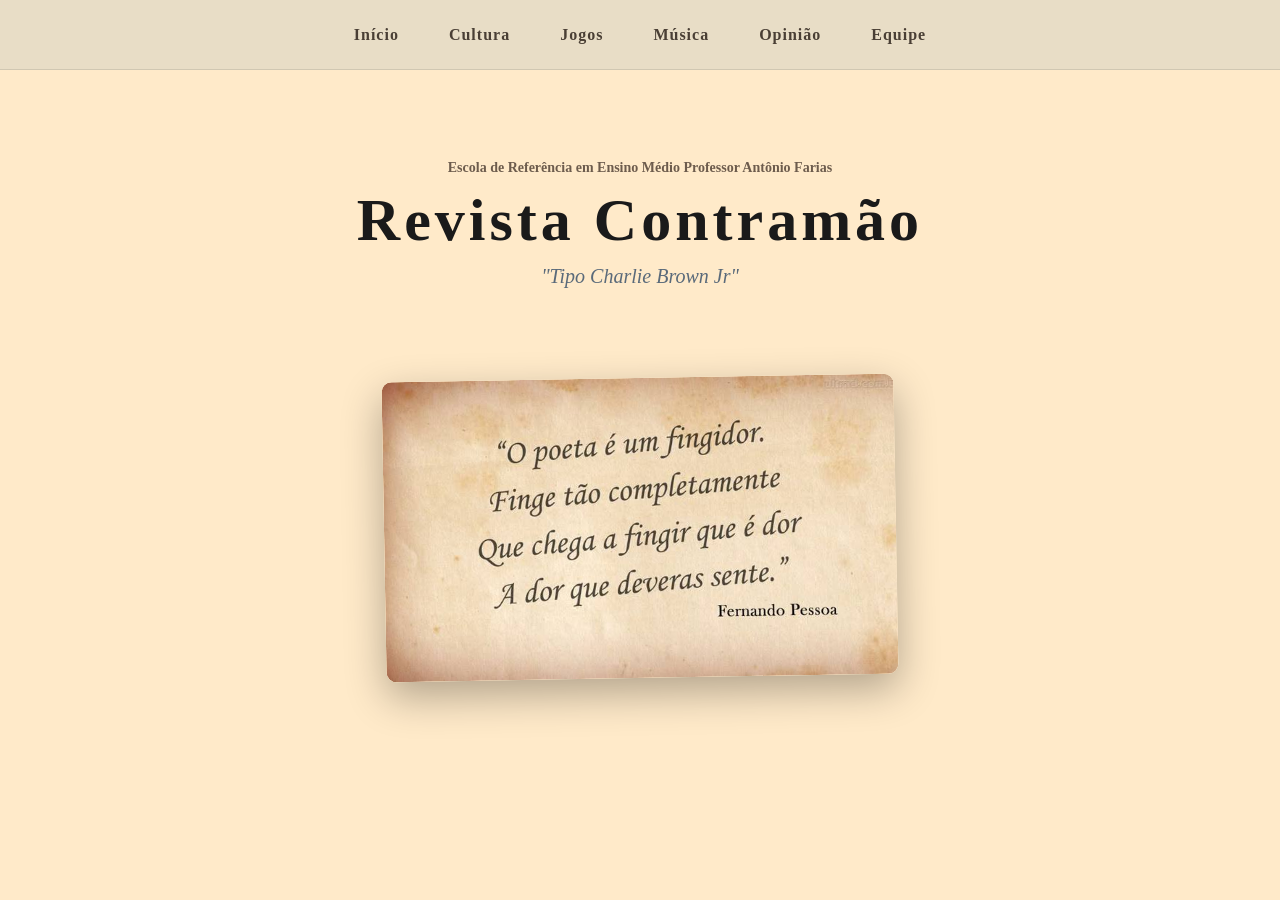
==== Revista Eletronica/index.html @ 0baa2abd "primeiro deploy" ====
<!DOCTYPE html>
<html lang="pt-BR">
<head>
  <meta charset="UTF-8">
  <meta name="viewport" content="width=device-width, initial-scale=1.0">
  <title>Revista - Contramão</title>
  <link rel="stylesheet" href="css/style.css">
</head>
<body>

<header>
  <nav>
    <a href="#">Início</a>
    <a href="#">Cultura</a>
    <a href="#">Jogos</a>
    <a href="#">Música</a>
    <a href="#">Opinião</a>
    <a href="#">Equipe</a>
  </nav>
</header>

<section class="hero-text">
  <h2>Escola de Referência em Ensino Médio Professor Antônio Farias</h2>
  <h1>Revista Contramão</h1>
  <p>"Tipo Charlie Brown Jr"</p>
</section>

<section class="carousel">
  <div class="slides">

    <div class="slide">
      <img src="img/banner1.jpeg" alt="">
    </div>

    <div class="slide">
      <img src="img/banner2.jpeg" alt="">
    </div>

    <div class="slide">
      <img src="img/banner3.jpeg" alt="">
    </div>

  </div>
</section>

<script src="js/script.js"></script>
</body>
</html>
---- Revista Eletronica/css/style.css ----
/* Reset */
* {
  margin: 0;
  padding: 0;
  box-sizing: border-box;
  font-family: "Georgia", "Times New Roman", serif;
}

/* FUNDO PRINCIPAL (PAPEL REALISTA) */
body {
  background: #ffeac9; /* papel claro */
  color: #2b2b2b;
}

/* TEXTURA DE PAPEL */
body::before {
  content: "";
  position: fixed;
  width: 100%;
  height: 100%;
  background: url('https://www.transparenttextures.com/patterns/aged-paper.png');
  opacity: 0.5;
  pointer-events: none;
  z-index: -1;
}

/* HEADER */
header {
  position: fixed;
  top: 0;
  width: 100%;
  height: 70px;
  background: rgba(230, 220, 198, 0.9);
  backdrop-filter: blur(5px);
  display: flex;
  align-items: center;
  z-index: 1000;
  border-bottom: 1px solid rgba(0,0,0,0.1);
}

/* NAV CENTRALIZADO */
nav {
  width: 100%;
  display: flex;
  justify-content: center;
}

/* LINKS */
nav a {
  margin: 0 25px;
  text-decoration: none;
  color: #4a3f35;
  font-weight: bold;
  letter-spacing: 1px;
  position: relative;
  transition: 0.3s;
}

/* LINHA ESTILO RECORTE */
nav a::after {
  content: '';
  position: absolute;
  width: 0%;
  height: 2px;
  bottom: -6px;
  left: 0;
  background: #8c3b3b; /* vermelho queimado */
  transition: 0.3s;
}

nav a:hover {
  color: #000;
}

nav a:hover::after {
  width: 100%;
}

/* HERO TEXT */
.hero-text {
  margin-top: 110px;
  text-align: center;
  padding: 50px 20px;
}

.hero-text h2 {
  font-size: 14px;
  color: #6d5c4d;
  margin-bottom: 10px;
}

.hero-text h1 {
  font-size: 60px;
  margin-bottom: 10px;
  letter-spacing: 4px;
  color: #1a1a1a;
}

.hero-text p {
  font-style: italic;
  font-size: 20px;
  color: #5a6a7a; /* cinza azulado */
}

/* CARROSSEL ESTILO POLAROID */
/* CARROSSEL SEM BORDA BRANCA */
.carousel {
  width: 40%;
  height: 300px;
  margin: 40px auto;
  overflow: hidden;
  border-radius: 10px;
  background: transparent; /* 🔥 remove branco */
  padding: 0; /* 🔥 remove espaço interno */
  box-shadow: 0 15px 40px rgba(0,0,0,0.3);
  transform: rotate(-1deg);
}

/* HOVER */
.carousel:hover {
  transform: rotate(0deg) scale(1.02);
}

.slides {
  display: flex;
  height: 100%;
  transition: transform 0.6s ease;
}

.slide {
  min-width: 100%;
  height: 100%;
}

.slide img {
  width: 100%;
  height: 100%;
  object-fit: cover;
  border-radius: 10px; /* 🔥 agora arredonda direto na imagem */
}
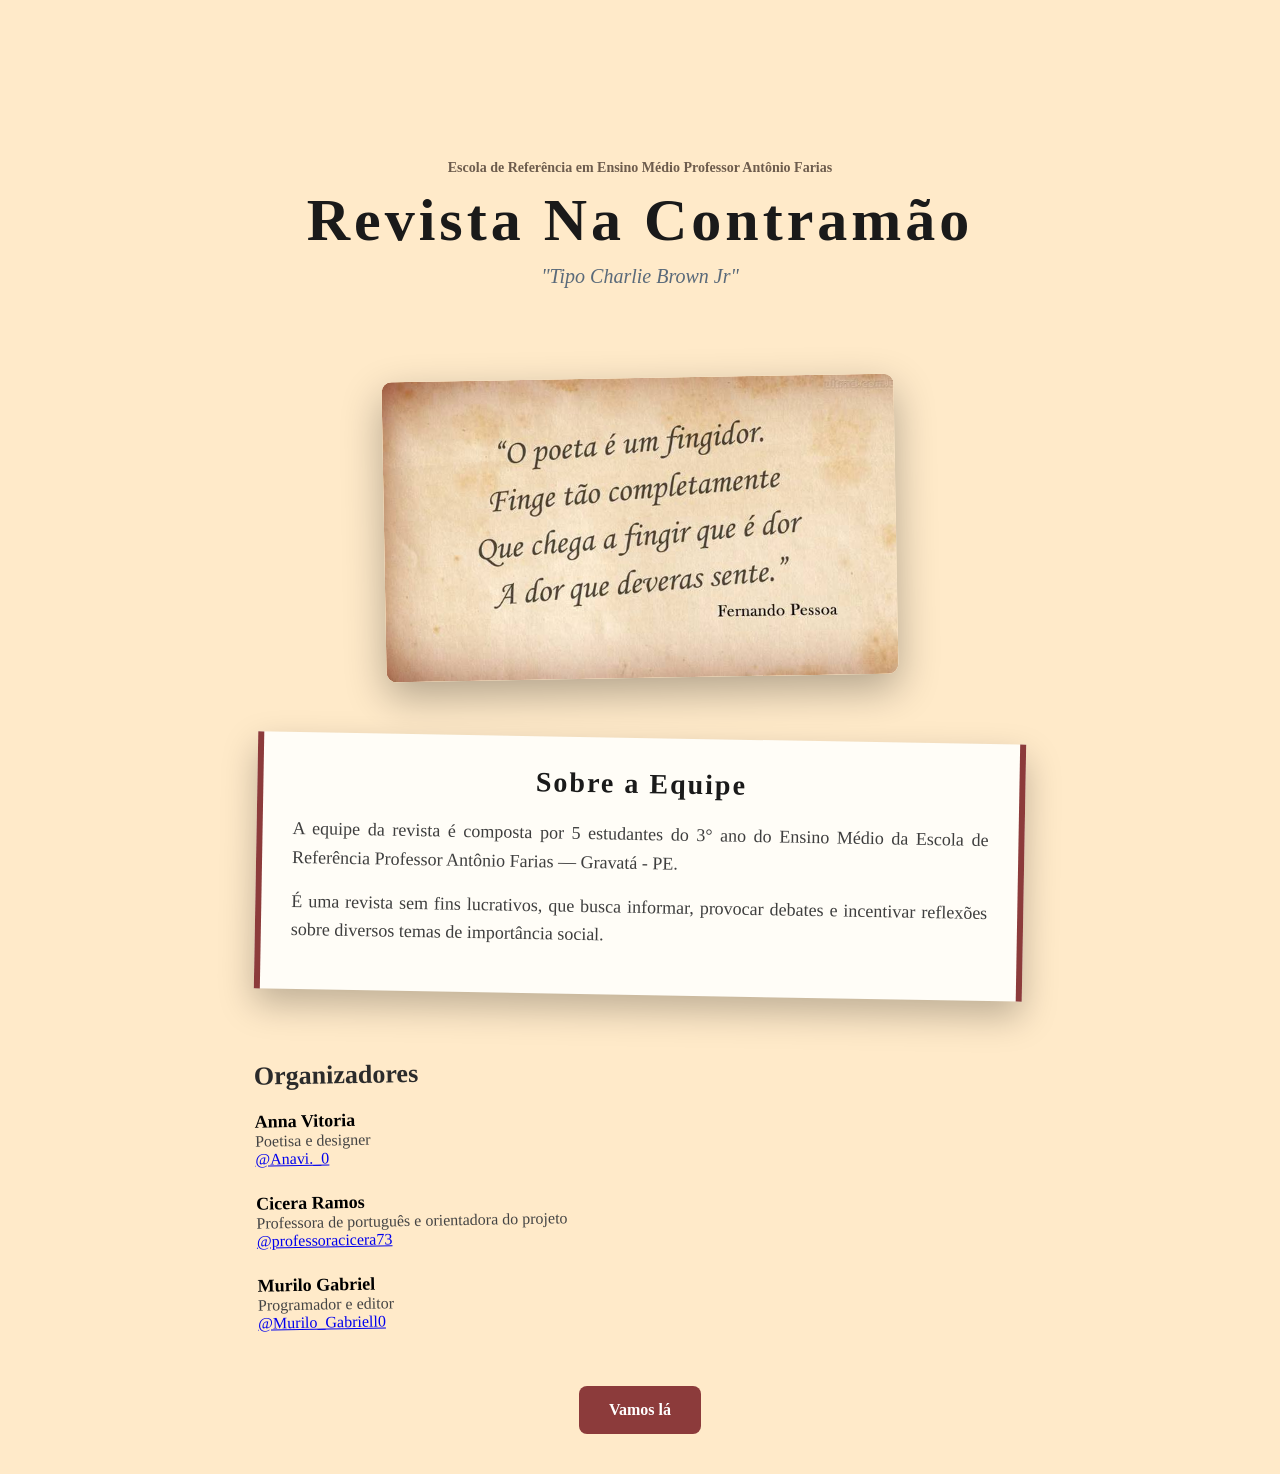
==== commit d9061de5: "Add files via upload" ====
--- a/Revista Eletronica/index.html
+++ b/Revista Eletronica/index.html
@@ -8,20 +8,9 @@
 </head>
 <body>
 
-<header>
-  <nav>
-    <a href="#">Início</a>
-    <a href="#">Cultura</a>
-    <a href="#">Jogos</a>
-    <a href="#">Música</a>
-    <a href="#">Opinião</a>
-    <a href="#">Equipe</a>
-  </nav>
-</header>
-
 <section class="hero-text">
   <h2>Escola de Referência em Ensino Médio Professor Antônio Farias</h2>
-  <h1>Revista Contramão</h1>
+  <h1>Revista Na Contramão</h1>
   <p>"Tipo Charlie Brown Jr"</p>
 </section>
 
@@ -43,6 +32,55 @@
   </div>
 </section>
 
+   <section class="sobre-revista">
+
+  <div class="sobre-card">
+    <h2>Sobre a Equipe</h2>
+
+    <p>
+      A equipe da revista é composta por 5 estudantes do 3° ano do Ensino Médio
+      da Escola de Referência Professor Antônio Farias — Gravatá - PE.
+    </p>
+
+    <p>
+      É uma revista sem fins lucrativos, que busca informar, provocar debates
+      e incentivar reflexões sobre diversos temas de importância social.
+    </p>
+
+  </div>
+
+</section>
+<section class="organizadores">
+
+  <h2>Organizadores</h2>
+
+  <div class="pessoa">
+    <strong>Anna Vitoria</strong>
+    <p>Poetisa e designer</p>
+    <a href="https://instagram.com/Anavi._0" target="_blank">@Anavi._0</a>
+  </div>
+
+  <div class="pessoa">
+    <strong>Cicera Ramos</strong>
+    <p>Professora de português e orientadora do projeto</p>
+    <a href="https://instagram.com/professoracicera73" target="_blank">@professoracicera73</a>
+  </div>
+
+  <div class="pessoa">
+    <strong>Murilo Gabriel</strong>
+    <p>Programador e editor</p>
+    <a href="https://instagram.com/Murilo_Gabriell0" target="_blank">@Murilo_Gabriell0</a>
+  </div>
+
+</section>
+
+
+<section class="acesso-folha">
+  <a href="folha.html" class="botao-folha">Vamos lá</a>
+</section>
+
+
+
 <script src="js/script.js"></script>
 </body>
 </html>
--- a/Revista Eletronica/css/style.css
+++ b/Revista Eletronica/css/style.css
@@ -38,43 +38,6 @@
   border-bottom: 1px solid rgba(0,0,0,0.1);
 }
 
-/* NAV CENTRALIZADO */
-nav {
-  width: 100%;
-  display: flex;
-  justify-content: center;
-}
-
-/* LINKS */
-nav a {
-  margin: 0 25px;
-  text-decoration: none;
-  color: #4a3f35;
-  font-weight: bold;
-  letter-spacing: 1px;
-  position: relative;
-  transition: 0.3s;
-}
-
-/* LINHA ESTILO RECORTE */
-nav a::after {
-  content: '';
-  position: absolute;
-  width: 0%;
-  height: 2px;
-  bottom: -6px;
-  left: 0;
-  background: #8c3b3b; /* vermelho queimado */
-  transition: 0.3s;
-}
-
-nav a:hover {
-  color: #000;
-}
-
-nav a:hover::after {
-  width: 100%;
-}
 
 /* HERO TEXT */
 .hero-text {
@@ -137,4 +100,115 @@
   height: 100%;
   object-fit: cover;
   border-radius: 10px; /* 🔥 agora arredonda direto na imagem */
+}
+
+
+
+
+
+/* BOTÃO PARA IR PRA FOLHA */
+.acesso-folha {
+  text-align: center;
+  margin: 40px 0;
+}
+
+.botao-folha {
+  display: inline-block;
+  padding: 15px 30px;
+  background: #8c3b3b; /* vermelho queimado */
+  color: white;
+  text-decoration: none;
+  font-weight: bold;
+  border-radius: 8px;
+  transition: 0.3s;
+}
+
+/* Hover */
+.botao-folha:hover {
+  background: #000;
+  transform: scale(1.05);
+}
+
+
+
+/* BLOCO SOBRE A REVISTA */
+.sobre-revista {
+  display: flex;
+  justify-content: center;
+  margin: 60px 0;
+}
+
+/* CARD ESTILO RECORTE */
+.sobre-card {
+  width: 60%;
+  background: #fffdf7;
+  padding: 30px;
+  box-shadow: 0 15px 35px rgba(0,0,0,0.25);
+  transform: rotate(1deg);
+  border-left: 6px solid #8c3b3b;
+  border-right: 6px solid #8c3b3b;
+  transition: 0.3s;
+}
+
+/* HOVER */
+.sobre-card:hover {
+  transform: rotate(0deg) scale(1.02);
+}
+
+/* TÍTULO */
+.sobre-card h2 {
+  text-align: center;
+  margin-bottom: 20px;
+  font-size: 28px;
+  letter-spacing: 2px;
+  color: #1a1a1a;
+}
+
+/* TEXTO */
+.sobre-card p {
+  font-size: 18px;
+  line-height: 1.6;
+  color: #3e3e3e;
+  margin-bottom: 15px;
+  text-align: justify;
+}
+
+
+
+
+
+/* ORGANIZADORES (SEM CARD) */
+.organizadores {
+  width: 60%;
+  margin: 60px auto;
+  transform: rotate(-1deg);
+}
+
+/* TÍTULO */
+.organizadores h2 {
+  font-size: 26px;
+  margin-bottom: 20px;
+}
+
+/* CADA PESSOA */
+.pessoa {
+  margin-bottom: 25px;
+}
+
+/* NOME */
+.pessoa strong {
+  font-size: 18px;
+  color: #000;
+}
+
+/* FUNÇÃO */
+.pessoa p {
+  font-size: 16px;
+  color: #444;
+}
+
+/* INSTAGRAM */
+.pessoa span {
+  font-size: 14px;
+  color: #8c3b3b;
 }
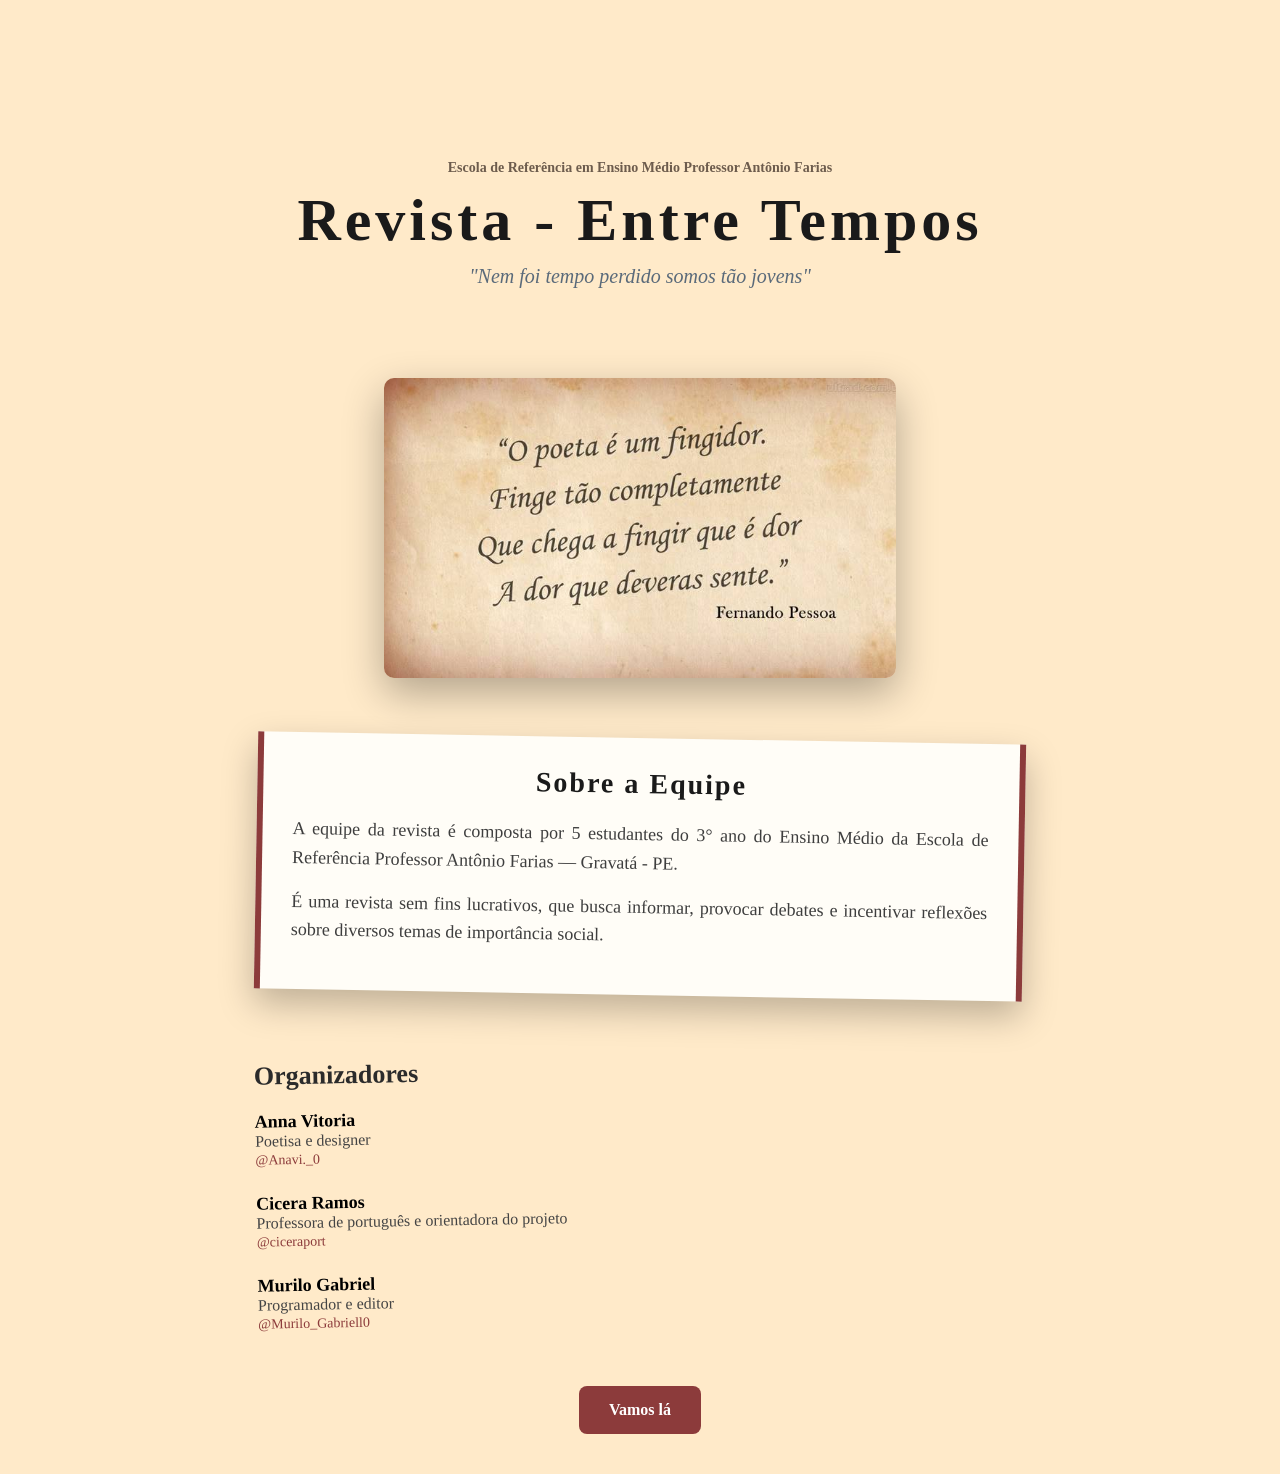
==== commit 4d9c7a3d: "corrigindo estrutura do projeto" ====
--- a/Revista Eletronica/index.html
+++ b/Revista Eletronica/index.html
@@ -3,15 +3,15 @@
 <head>
   <meta charset="UTF-8">
   <meta name="viewport" content="width=device-width, initial-scale=1.0">
-  <title>Revista - Contramão</title>
+  <title>Revista - Entre Tempos</title>
   <link rel="stylesheet" href="css/style.css">
 </head>
 <body>
 
 <section class="hero-text">
   <h2>Escola de Referência em Ensino Médio Professor Antônio Farias</h2>
-  <h1>Revista Na Contramão</h1>
-  <p>"Tipo Charlie Brown Jr"</p>
+  <h1>Revista - Entre Tempos</h1>
+  <p>"Nem foi tempo perdido somos tão jovens"</p>
 </section>
 
 <section class="carousel">
@@ -53,25 +53,23 @@
 <section class="organizadores">
 
   <h2>Organizadores</h2>
+<div class="pessoa">
+  <strong>Anna Vitoria</strong>
+  <p>Poetisa e designer</p>
+  <a href="https://www.instagram.com/anavi._0" target="_blank">@Anavi._0</a>
+</div>
 
-  <div class="pessoa">
-    <strong>Anna Vitoria</strong>
-    <p>Poetisa e designer</p>
-    <a href="https://instagram.com/Anavi._0" target="_blank">@Anavi._0</a>
-  </div>
+<div class="pessoa">
+  <strong>Cicera Ramos</strong>
+  <p>Professora de português e orientadora do projeto</p>
+  <a href="https://www.instagram.com/ciceraport" target="_blank">@ciceraport</a>
+</div>
 
-  <div class="pessoa">
-    <strong>Cicera Ramos</strong>
-    <p>Professora de português e orientadora do projeto</p>
-    <a href="https://instagram.com/professoracicera73" target="_blank">@professoracicera73</a>
-  </div>
-
-  <div class="pessoa">
-    <strong>Murilo Gabriel</strong>
-    <p>Programador e editor</p>
-    <a href="https://instagram.com/Murilo_Gabriell0" target="_blank">@Murilo_Gabriell0</a>
-  </div>
-
+<div class="pessoa">
+  <strong>Murilo Gabriel</strong>
+  <p>Programador e editor</p>
+  <a href="https://www.instagram.com/murilo_gabriell0" target="_blank">@Murilo_Gabriell0</a>
+</div>
 </section>
 
 
--- a/Revista Eletronica/css/style.css
+++ b/Revista Eletronica/css/style.css
@@ -69,14 +69,11 @@
 /* CARROSSEL SEM BORDA BRANCA */
 .carousel {
   width: 40%;
-  height: 300px;
+  height: 300px; /* volta altura */
   margin: 40px auto;
   overflow: hidden;
   border-radius: 10px;
-  background: transparent; /* 🔥 remove branco */
-  padding: 0; /* 🔥 remove espaço interno */
   box-shadow: 0 15px 40px rgba(0,0,0,0.3);
-  transform: rotate(-1deg);
 }
 
 /* HOVER */
@@ -95,13 +92,12 @@
   height: 100%;
 }
 
+
 .slide img {
   width: 100%;
   height: 100%;
-  object-fit: cover;
-  border-radius: 10px; /* 🔥 agora arredonda direto na imagem */
-}
-
+  object-fit: cover; /* 🔥 preenche tudo */
+}
 
 
 
@@ -211,4 +207,99 @@
 .pessoa span {
   font-size: 14px;
   color: #8c3b3b;
-}+}
+
+
+
+
+.pessoa a {
+  color: #8c3b3b;      /* cor do seu tema */
+  text-decoration: none; /* remove sublinhado */
+  font-size: 14px;
+}
+
+.pessoa a:hover {
+  color: #000;         /* muda cor ao passar o mouse */
+}
+
+
+
+
+
+
+
+
+/* ========================= */
+/* 📱 RESPONSIVIDADE MOBILE */
+/* ========================= */
+@media (max-width: 768px) {
+
+  /* HERO */
+  .hero-text {
+    margin-top: 60px;
+    padding: 30px 15px;
+  }
+
+  .hero-text h1 {
+    font-size: 32px;
+    letter-spacing: 2px;
+  }
+
+  .hero-text h2 {
+    font-size: 12px;
+  }
+
+  .hero-text p {
+    font-size: 16px;
+  }
+
+  /* CARROSSEL */
+.carousel {
+  width: 90%;
+  height: 300px;
+}
+
+  /* SOBRE */
+  .sobre-card {
+    width: 90%;
+    padding: 20px;
+    transform: rotate(0deg);
+  }
+
+  .sobre-card h2 {
+    font-size: 22px;
+  }
+
+  .sobre-card p {
+    font-size: 16px;
+  }
+
+  /* ORGANIZADORES */
+  .organizadores {
+    width: 90%;
+    transform: rotate(0deg);
+  }
+
+  .organizadores h2 {
+    font-size: 22px;
+  }
+
+  .pessoa strong {
+    font-size: 16px;
+  }
+
+  .pessoa p {
+    font-size: 14px;
+  }
+
+  .pessoa a {
+    font-size: 13px;
+  }
+
+  /* BOTÃO */
+  .botao-folha {
+    padding: 12px 20px;
+    font-size: 14px;
+  }
+
+}
